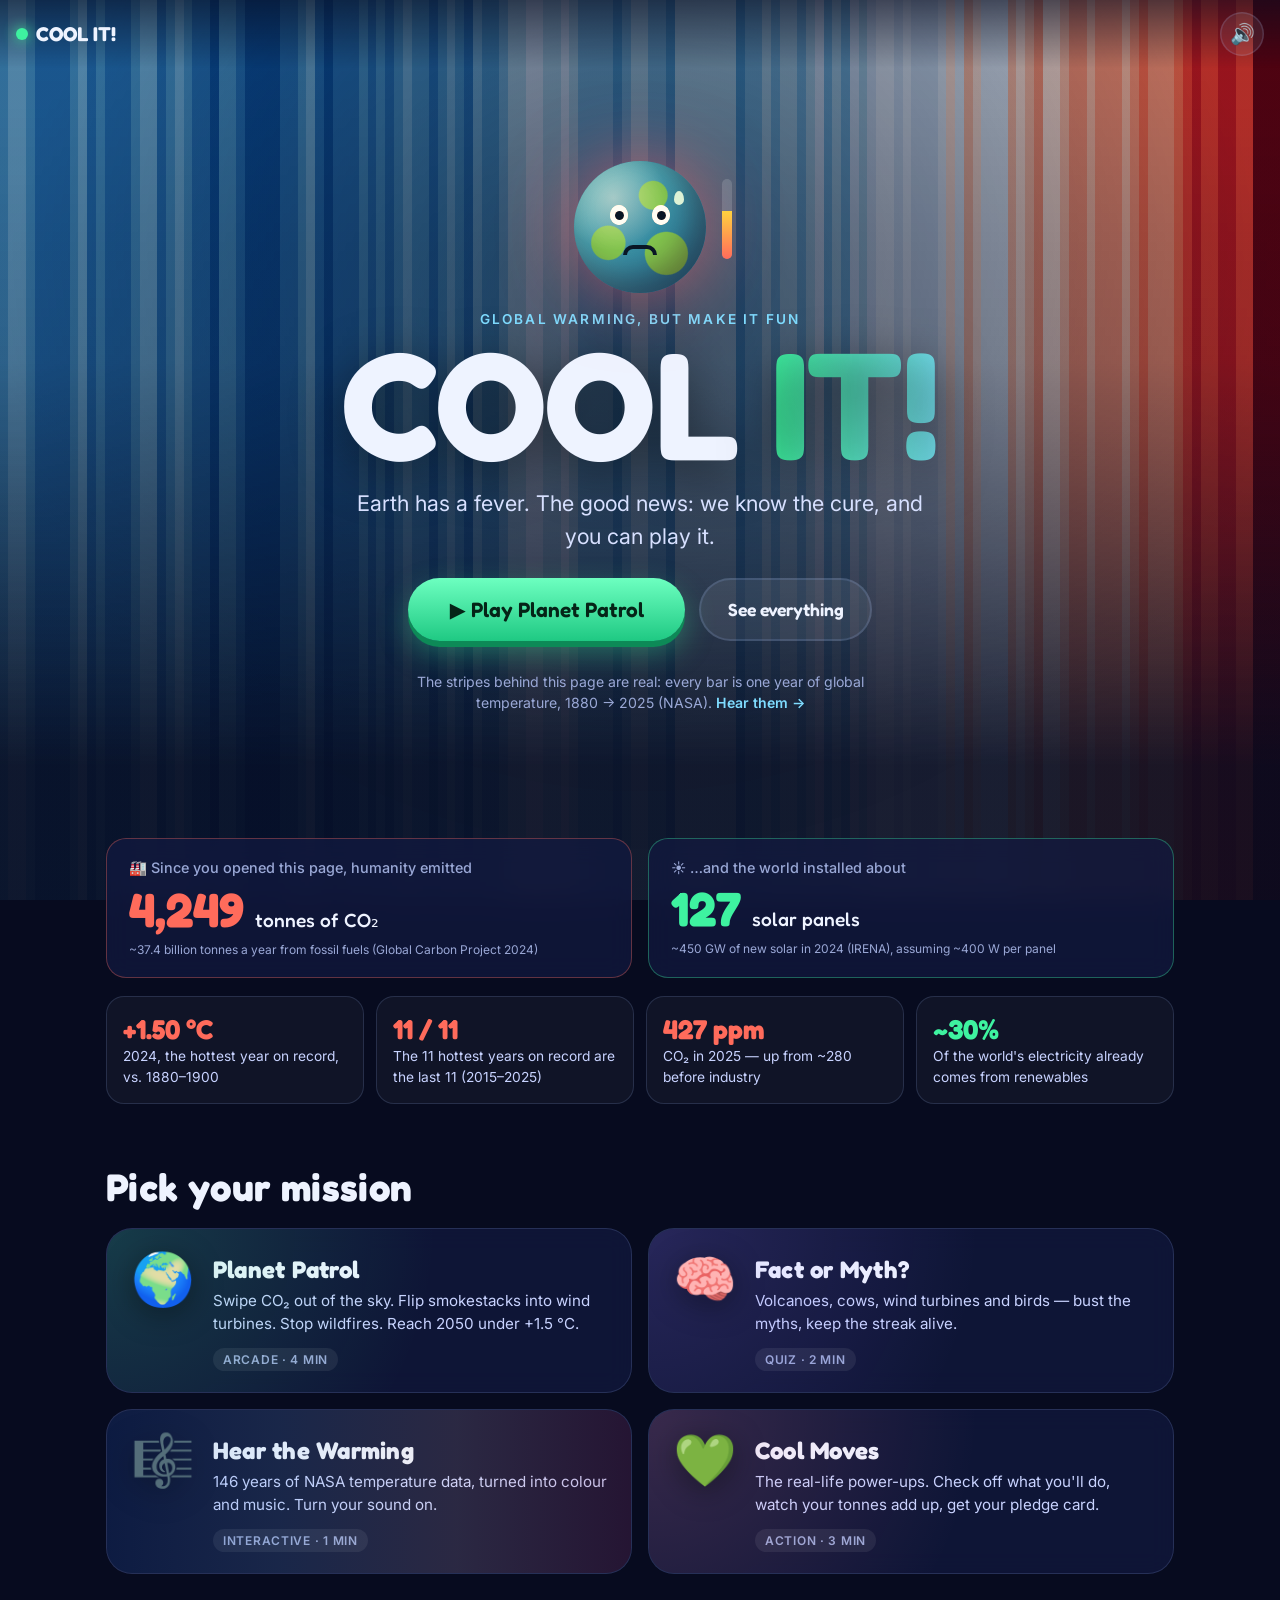
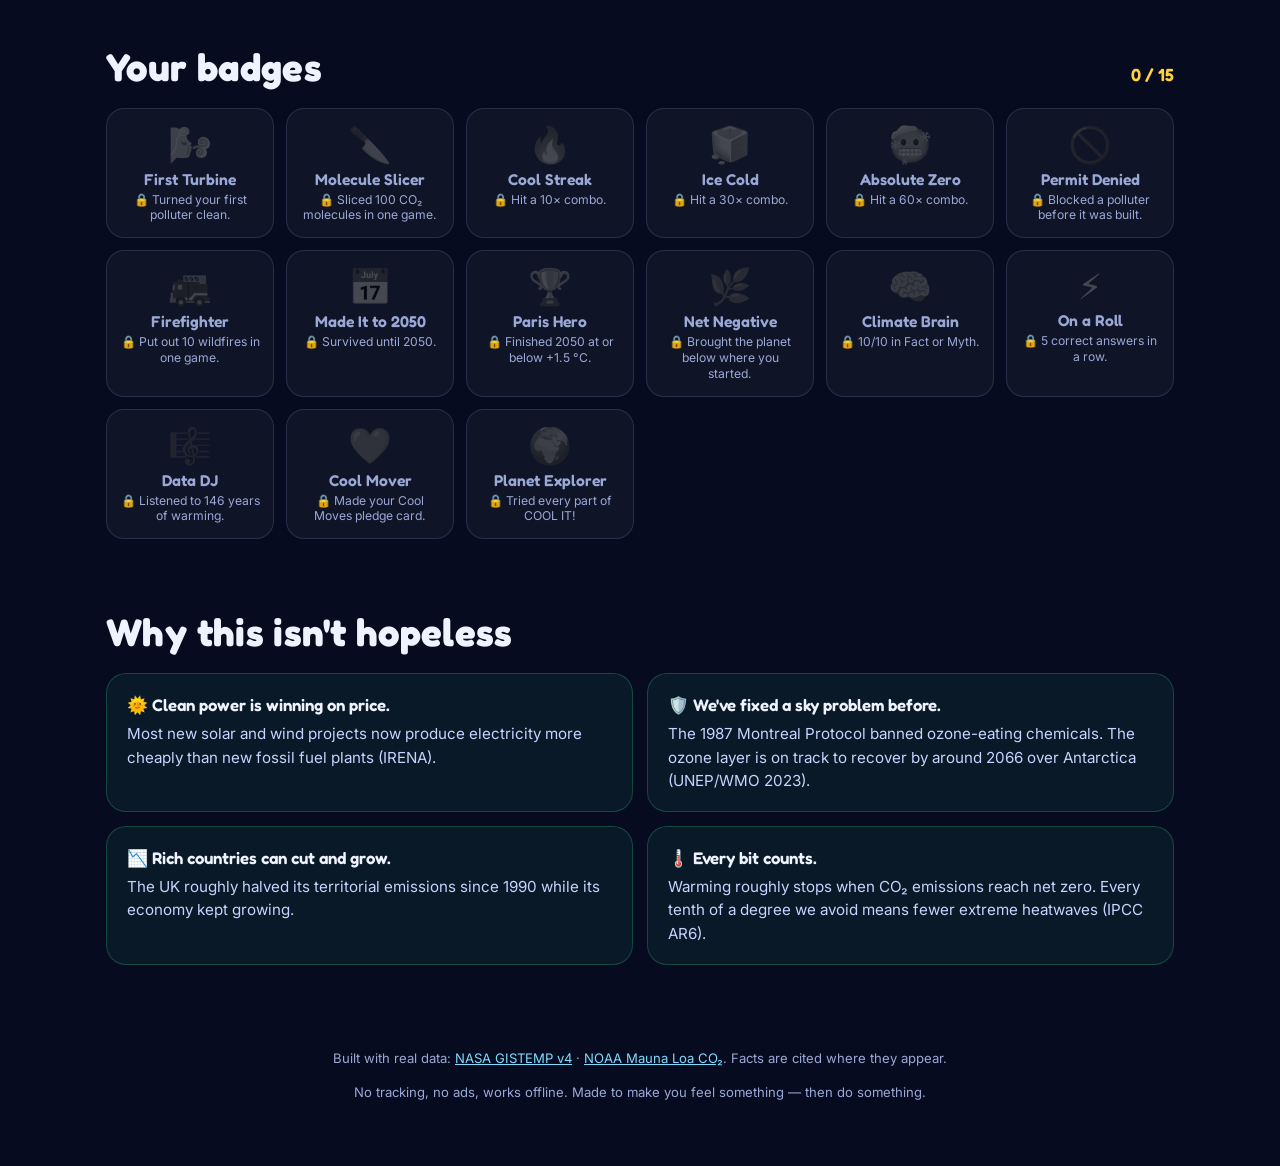
==== index.html @ f5ddf78a "Add COOL IT! home hub with real warming stripes, live counters and badge shelf Co-Authored-By: Claud" ====
<!doctype html>
<html lang="en">
<head>
  <meta charset="utf-8" />
  <meta name="viewport" content="width=device-width, initial-scale=1, viewport-fit=cover" />
  <title>COOL IT! · Global warming, but make it fun</title>
  <meta name="description" content="A playful arcade about global warming: slice CO₂, hear 146 years of warming, bust climate myths, and find your real-life cool moves." />
  <meta name="theme-color" content="#070b1f" />
  <meta property="og:title" content="COOL IT! · Global warming, but make it fun" />
  <meta property="og:description" content="Slice CO₂, flip smokestacks into wind turbines and keep the planet under 1.5 °C. Built on real NASA & NOAA data." />
  <link rel="icon" href="data:image/svg+xml,<svg xmlns='http://www.w3.org/2000/svg' viewBox='0 0 100 100'><text y='.9em' font-size='90'>🌍</text></svg>" />
  <link rel="preconnect" href="https://fonts.googleapis.com" />
  <link rel="preconnect" href="https://fonts.gstatic.com" crossorigin />
  <link href="https://fonts.googleapis.com/css2?family=Fredoka:wght@400;500;600;700&family=Inter:wght@400;500;600&display=swap" rel="stylesheet" />
  <link rel="stylesheet" href="css/style.css" />
  <link rel="stylesheet" href="css/home.css" />
</head>
<body class="home">
  <canvas id="stripes-bg" aria-hidden="true"></canvas>
  <div class="bg-fade" aria-hidden="true"></div>

  <header class="topbar">
    <a class="brand" href="index.html"><span class="dot"></span>COOL IT!</a>
    <button id="btn-mute" class="icon-btn" title="Sound" aria-label="Toggle sound">🔊</button>
  </header>

  <main>
    <section class="hero">
      <div class="hero-planet" id="hero-planet" aria-hidden="true">
        <div class="hp-earth"><span class="hp-eye l"></span><span class="hp-eye r"></span><span class="hp-mouth"></span><span class="hp-sweat"></span></div>
        <div class="hp-thermo"><span></span></div>
      </div>
      <p class="kicker">Global warming, but make it fun</p>
      <h1 class="hero-title">COOL <span>IT!</span></h1>
      <p class="hero-lead">Earth has a fever. The good news: we know the cure, and you can play it.</p>
      <div class="hero-cta">
        <a class="btn big" href="play.html">▶ Play Planet Patrol</a>
        <a class="btn ghost" href="#modes">See everything</a>
      </div>
      <p class="stripes-note">The stripes behind this page are real: every bar is one year of global temperature, 1880 → 2025 (NASA). <a href="stripes.html">Hear them →</a></p>
    </section>

    <section class="counters" aria-label="Live counters">
      <div class="counter bad">
        <div class="c-top">🏭 Since you opened this page, humanity emitted</div>
        <div class="c-num"><span id="ctr-co2">0</span> <small>tonnes of CO₂</small></div>
        <div class="c-src">~37.4 billion tonnes a year from fossil fuels (Global Carbon Project 2024)</div>
      </div>
      <div class="counter good">
        <div class="c-top">☀️ …and the world installed about</div>
        <div class="c-num"><span id="ctr-solar">0</span> <small>solar panels</small></div>
        <div class="c-src">~450 GW of new solar in 2024 (IRENA), assuming ~400 W per panel</div>
      </div>
    </section>

    <section class="facts" aria-label="Key numbers">
      <div class="fact"><b id="fact-2024">+1.50 °C</b><span>2024, the hottest year on record, vs. 1880–1900</span></div>
      <div class="fact"><b>11 / 11</b><span>The 11 hottest years on record are the last 11 (2015–2025)</span></div>
      <div class="fact"><b id="fact-co2">427 ppm</b><span>CO₂ in 2025 — up from ~280 before industry</span></div>
      <div class="fact good"><b>~30%</b><span>Of the world's electricity already comes from renewables</span></div>
    </section>

    <section id="modes" class="modes">
      <h2>Pick your mission</h2>
      <div class="mode-grid">
        <a class="mode m-play" href="play.html">
          <div class="m-emoji">🌍</div>
          <div class="m-body">
            <h3>Planet Patrol</h3>
            <p>Swipe CO₂ out of the sky. Flip smokestacks into wind turbines. Stop wildfires. Reach 2050 under +1.5&nbsp;°C.</p>
            <span class="m-tag">Arcade · 4 min</span>
          </div>
        </a>
        <a class="mode m-quiz" href="quiz.html">
          <div class="m-emoji">🧠</div>
          <div class="m-body">
            <h3>Fact or Myth?</h3>
            <p>Volcanoes, cows, wind turbines and birds — bust the myths, keep the streak alive.</p>
            <span class="m-tag">Quiz · 2 min</span>
          </div>
        </a>
        <a class="mode m-stripes" href="stripes.html">
          <div class="m-emoji">🎼</div>
          <div class="m-body">
            <h3>Hear the Warming</h3>
            <p>146 years of NASA temperature data, turned into colour and music. Turn your sound on.</p>
            <span class="m-tag">Interactive · 1 min</span>
          </div>
        </a>
        <a class="mode m-act" href="act.html">
          <div class="m-emoji">💚</div>
          <div class="m-body">
            <h3>Cool Moves</h3>
            <p>The real-life power-ups. Check off what you'll do, watch your tonnes add up, get your pledge card.</p>
            <span class="m-tag">Action · 3 min</span>
          </div>
        </a>
      </div>
    </section>

    <section class="shelf" aria-labelledby="shelf-title">
      <div class="shelf-head">
        <h2 id="shelf-title">Your badges</h2>
        <span id="badge-count" class="badge-count">0 / 0</span>
      </div>
      <div id="badges" class="badges"></div>
    </section>

    <section class="hope">
      <h2>Why this isn't hopeless</h2>
      <div class="hope-grid">
        <div><b>🌞 Clean power is winning on price.</b> Most new solar and wind projects now produce electricity more cheaply than new fossil fuel plants (IRENA).</div>
        <div><b>🛡️ We've fixed a sky problem before.</b> The 1987 Montreal Protocol banned ozone-eating chemicals. The ozone layer is on track to recover by around 2066 over Antarctica (UNEP/WMO 2023).</div>
        <div><b>📉 Rich countries can cut and grow.</b> The UK roughly halved its territorial emissions since 1990 while its economy kept growing.</div>
        <div><b>🌡️ Every bit counts.</b> Warming roughly stops when CO₂ emissions reach net zero. Every tenth of a degree we avoid means fewer extreme heatwaves (IPCC AR6).</div>
      </div>
    </section>
  </main>

  <footer class="foot">
    <p>Built with real data: <a href="https://data.giss.nasa.gov/gistemp/" rel="noopener">NASA GISTEMP v4</a> · <a href="https://gml.noaa.gov/ccgg/trends/" rel="noopener">NOAA Mauna Loa CO₂</a>. Facts are cited where they appear.</p>
    <p>No tracking, no ads, works offline. Made to make you feel something — then do something.</p>
  </footer>

  <script src="js/climate-data.js"></script>
  <script src="js/audio.js"></script>
  <script src="js/fx.js"></script>
  <script src="js/home.js"></script>
</body>
</html>
---- css/style.css ----
/* COOL IT! — shared styles */
:root {
  --bg: #070b1f;
  --bg-2: #0e1535;
  --panel: rgba(18, 26, 64, 0.72);
  --panel-solid: #141d47;
  --line: rgba(160, 190, 255, 0.16);
  --text: #eef3ff;
  --muted: #9aa8d6;
  --mint: #3ef2a0;
  --mint-2: #1fc983;
  --ice: #7fdcff;
  --sun: #ffd23f;
  --coral: #ff6b5b;
  --hot: #ff3d3d;
  --violet: #9b7bff;
  --radius: 20px;
  --shadow: 0 18px 50px rgba(0, 0, 0, 0.45);
  --font-fun: "Fredoka", "Baloo 2", "Trebuchet MS", system-ui, sans-serif;
  --font-body: "Inter", system-ui, -apple-system, "Segoe UI", Roboto, sans-serif;
}

* { box-sizing: border-box; }

html, body {
  margin: 0;
  padding: 0;
  background: var(--bg);
  color: var(--text);
  font-family: var(--font-body);
  -webkit-font-smoothing: antialiased;
  -webkit-tap-highlight-color: transparent;
}

a { color: var(--ice); }

h1, h2, h3, .fun { font-family: var(--font-fun); letter-spacing: 0.01em; }

button {
  font: inherit;
  color: inherit;
  cursor: pointer;
  border: 0;
  background: none;
}

.btn {
  display: inline-flex;
  align-items: center;
  justify-content: center;
  gap: 0.5em;
  padding: 0.85em 1.6em;
  border-radius: 999px;
  font-family: var(--font-fun);
  font-weight: 600;
  font-size: 1.1rem;
  text-decoration: none;
  color: #052417;
  background: linear-gradient(180deg, #6dffc0, var(--mint-2));
  box-shadow: 0 6px 0 #0d8a57, 0 12px 30px rgba(62, 242, 160, 0.35);
  transition: transform 0.12s ease, box-shadow 0.12s ease, filter 0.2s;
  user-select: none;
}
.btn:hover { filter: brightness(1.08); transform: translateY(-2px); box-shadow: 0 8px 0 #0d8a57, 0 16px 34px rgba(62, 242, 160, 0.45); }
.btn:active { transform: translateY(4px); box-shadow: 0 2px 0 #0d8a57, 0 6px 16px rgba(62, 242, 160, 0.3); }
.btn.ghost {
  color: var(--text);
  background: rgba(255, 255, 255, 0.08);
  box-shadow: inset 0 0 0 2px var(--line);
}
.btn.ghost:hover { background: rgba(255, 255, 255, 0.14); }
.btn.hot {
  color: #2a0500;
  background: linear-gradient(180deg, #ff9b7a, var(--coral));
  box-shadow: 0 6px 0 #b8382b, 0 12px 30px rgba(255, 107, 91, 0.35);
}
.btn.hot:active { box-shadow: 0 2px 0 #b8382b; }

.icon-btn {
  width: 44px;
  height: 44px;
  border-radius: 50%;
  display: inline-grid;
  place-items: center;
  font-size: 20px;
  background: rgba(255, 255, 255, 0.08);
  box-shadow: inset 0 0 0 1.5px var(--line);
  transition: background 0.2s, transform 0.12s;
  text-decoration: none;
  color: var(--text);
}
.icon-btn:hover { background: rgba(255, 255, 255, 0.16); }
.icon-btn:active { transform: scale(0.92); }

.panel {
  background: var(--panel);
  border: 1px solid var(--line);
  border-radius: var(--radius);
  backdrop-filter: blur(14px);
  -webkit-backdrop-filter: blur(14px);
  box-shadow: var(--shadow);
}

.topbar {
  position: fixed;
  top: 0;
  left: 0;
  right: 0;
  display: flex;
  align-items: center;
  justify-content: space-between;
  gap: 12px;
  padding: 12px 16px;
  z-index: 50;
  pointer-events: none;
}
.topbar > * { pointer-events: auto; }

.brand {
  font-family: var(--font-fun);
  font-weight: 700;
  font-size: 1.25rem;
  color: var(--text);
  text-decoration: none;
  display: inline-flex;
  align-items: center;
  gap: 8px;
}
.brand .dot { display: inline-block; width: 12px; height: 12px; border-radius: 50%; background: var(--mint); box-shadow: 0 0 14px var(--mint); }

/* toasts */
.toasts {
  position: fixed;
  left: 50%;
  bottom: 18px;
  transform: translateX(-50%);
  display: flex;
  flex-direction: column;
  gap: 8px;
  align-items: center;
  z-index: 200;
  pointer-events: none;
  width: min(560px, calc(100vw - 32px));
}
.toast {
  pointer-events: none;
  padding: 12px 16px;
  border-radius: 16px;
  background: rgba(14, 21, 53, 0.92);
  border: 1px solid var(--line);
  box-shadow: var(--shadow);
  font-size: 0.95rem;
  line-height: 1.35;
  display: flex;
  gap: 10px;
  align-items: flex-start;
  animation: toast-in 0.45s cubic-bezier(.2, 1.4, .4, 1) both;
  width: 100%;
}
.toast.out { animation: toast-out 0.35s ease both; }
.toast .t-icon { font-size: 1.5rem; line-height: 1; }
.toast b { font-family: var(--font-fun); font-weight: 600; }
.toast small { color: var(--muted); display: block; margin-top: 2px; }
.toast.badge { border-color: rgba(255, 210, 63, 0.6); box-shadow: 0 0 30px rgba(255, 210, 63, 0.25), var(--shadow); }

@keyframes toast-in { from { opacity: 0; transform: translateY(24px) scale(0.9); } to { opacity: 1; transform: none; } }
@keyframes toast-out { to { opacity: 0; transform: translateY(12px) scale(0.95); } }

@keyframes pop-in { 0% { transform: scale(0.6); opacity: 0; } 60% { transform: scale(1.06); opacity: 1; } 100% { transform: scale(1); } }
@keyframes float { 0%, 100% { transform: translateY(0); } 50% { transform: translateY(-10px); } }
@keyframes wiggle { 0%, 100% { transform: rotate(0); } 25% { transform: rotate(-4deg); } 75% { transform: rotate(4deg); } }

.sr-only { position: absolute; width: 1px; height: 1px; overflow: hidden; clip: rect(0 0 0 0); white-space: nowrap; }

@media (prefers-reduced-motion: reduce) {
  *, *::before, *::after { animation-duration: 0.01ms !important; animation-iteration-count: 1 !important; transition-duration: 0.01ms !important; }
}
---- css/home.css ----
/* COOL IT! — home hub */
body.home { min-height: 100vh; overflow-x: hidden; background: transparent; }

#stripes-bg {
  position: fixed;
  inset: 0;
  width: 100%;
  height: 100%;
  z-index: -2;
}
.bg-fade {
  position: fixed;
  inset: 0;
  z-index: -1;
  background:
    radial-gradient(ellipse at 50% 35%, rgba(7, 11, 31, 0.55) 0%, rgba(7, 11, 31, 0.15) 70%),
    linear-gradient(180deg, rgba(7, 11, 31, 0.1) 0%, rgba(7, 11, 31, 0.25) 40%, rgba(7, 11, 31, 0.9) 85%);
  transition: background 0.3s;
}
body.scrolled .bg-fade {
  background: rgba(7, 11, 31, 0.86);
}

.topbar { background: linear-gradient(180deg, rgba(7, 11, 31, 0.6), transparent); }

main { width: min(1100px, 100%); margin: 0 auto; padding: 0 16px; }

/* ---------- Hero ---------- */
.hero {
  min-height: 92vh;
  display: flex;
  flex-direction: column;
  align-items: center;
  justify-content: center;
  text-align: center;
  padding: 90px 0 30px;
}
.hero .kicker { font-size: 0.85rem; font-weight: 600; letter-spacing: 0.16em; text-transform: uppercase; color: var(--ice); margin: 18px 0 0; }
.hero-title {
  margin: 4px 0 6px;
  font-size: clamp(4rem, 18vw, 9.5rem);
  line-height: 0.95;
  font-weight: 700;
  letter-spacing: -0.01em;
  text-shadow: 0 10px 50px rgba(0, 0, 0, 0.5);
}
.hero-title span {
  background: linear-gradient(90deg, var(--mint), var(--ice) 60%, #b8f3ff);
  -webkit-background-clip: text;
  background-clip: text;
  color: transparent;
  display: inline-block;
  animation: shimmer 4s ease-in-out infinite;
  background-size: 200% 100%;
}
@keyframes shimmer { 50% { background-position: 100% 0; } }
.hero-lead { font-size: clamp(1.05rem, 2.6vw, 1.35rem); color: #d7e0ff; max-width: 600px; margin: 6px auto 26px; line-height: 1.5; }
.hero-cta { display: flex; gap: 14px; flex-wrap: wrap; justify-content: center; }
.btn.big { font-size: 1.3rem; padding: 0.9em 2em; }
.stripes-note { margin-top: 30px; color: var(--muted); font-size: 0.88rem; max-width: 520px; line-height: 1.5; }
.stripes-note a { font-weight: 600; text-decoration: none; }

/* Cute CSS planet that cools down when you poke it */
.hero-planet { position: relative; width: 132px; height: 132px; cursor: pointer; animation: float 4s ease-in-out infinite; }
.hp-earth {
  position: absolute;
  inset: 0;
  border-radius: 50%;
  background:
    radial-gradient(circle at 30% 28%, rgba(255, 255, 255, 0.35), transparent 40%),
    radial-gradient(circle at 70% 70%, #2fd07b 0 16%, transparent 17%),
    radial-gradient(circle at 26% 62%, #2fd07b 0 13%, transparent 14%),
    radial-gradient(circle at 60% 26%, #2fd07b 0 11%, transparent 12%),
    linear-gradient(135deg, #3fa9ff, #1659c7);
  box-shadow: 0 0 60px rgba(127, 220, 255, 0.45), inset -14px -16px 30px rgba(0, 0, 40, 0.4);
  transition: filter 0.6s, box-shadow 0.6s;
}
.hero-planet.hot .hp-earth { filter: sepia(0.5) saturate(1.6) hue-rotate(-25deg); box-shadow: 0 0 70px rgba(255, 90, 50, 0.6), inset -14px -16px 30px rgba(40, 0, 0, 0.4); }
.hp-eye { position: absolute; top: 44px; width: 18px; height: 20px; border-radius: 50%; background: #fff; }
.hp-eye::after { content: ""; position: absolute; left: 5px; top: 6px; width: 9px; height: 9px; border-radius: 50%; background: #0b1030; }
.hp-eye.l { left: 36px; }
.hp-eye.r { right: 36px; }
.hp-mouth { position: absolute; left: 50%; top: 76px; width: 34px; height: 16px; margin-left: -17px; border: 4px solid #0b1030; border-top: 0; border-radius: 0 0 30px 30px; transition: all 0.4s; }
.hero-planet.hot .hp-mouth { height: 10px; top: 84px; border-radius: 30px 30px 0 0; border-top: 4px solid #0b1030; border-bottom: 0; }
.hp-sweat { position: absolute; right: 22px; top: 30px; width: 10px; height: 14px; border-radius: 50% 50% 50% 50% / 60% 60% 40% 40%; background: #9fe3ff; opacity: 0; transition: opacity 0.4s; }
.hero-planet.hot .hp-sweat { opacity: 1; animation: drip 1.2s ease-in infinite; }
@keyframes drip { from { transform: translateY(0); opacity: 1; } to { transform: translateY(22px); opacity: 0; } }
.hp-thermo { position: absolute; right: -26px; top: 18px; width: 10px; height: 80px; border-radius: 8px; background: rgba(255, 255, 255, 0.15); overflow: hidden; }
.hp-thermo span { position: absolute; left: 0; right: 0; bottom: 0; height: 60%; background: linear-gradient(0deg, var(--coral), var(--sun)); transition: height 0.6s cubic-bezier(.2, 1.4, .4, 1); }
.hero-planet.cool .hp-thermo span { height: 25%; background: linear-gradient(0deg, var(--ice), var(--mint)); }
.hero-planet.cool .hp-earth { box-shadow: 0 0 80px rgba(62, 242, 160, 0.6), inset -14px -16px 30px rgba(0, 0, 40, 0.4); }
.hero-planet.boing { animation: boing 0.5s cubic-bezier(.2, 1.8, .4, 1); }
@keyframes boing { 30% { transform: scale(1.15, 0.88); } 60% { transform: scale(0.94, 1.08); } }

/* ---------- Counters ---------- */
.counters { display: grid; grid-template-columns: 1fr 1fr; gap: 16px; margin: 10px 0 18px; }
.counter { padding: 20px 22px; border-radius: var(--radius); background: var(--panel); border: 1px solid var(--line); backdrop-filter: blur(12px); -webkit-backdrop-filter: blur(12px); }
.counter.bad { border-color: rgba(255, 107, 91, 0.35); }
.counter.good { border-color: rgba(62, 242, 160, 0.35); }
.c-top { color: var(--muted); font-size: 0.9rem; font-weight: 500; }
.c-num { font-family: var(--font-fun); font-weight: 700; font-size: clamp(2rem, 6vw, 3rem); line-height: 1.1; margin: 6px 0; font-variant-numeric: tabular-nums; }
.counter.bad .c-num { color: var(--coral); }
.counter.good .c-num { color: var(--mint); }
.c-num small { font-size: 0.4em; color: var(--text); font-weight: 500; }
.c-src { font-size: 0.75rem; color: var(--muted); }

.facts { display: grid; grid-template-columns: repeat(4, 1fr); gap: 12px; margin-bottom: 60px; }
.fact { padding: 16px; border-radius: 18px; background: rgba(255, 255, 255, 0.04); border: 1px solid var(--line); }
.fact b { display: block; font-family: var(--font-fun); font-size: 1.7rem; color: var(--coral); }
.fact.good b { color: var(--mint); }
.fact span { color: #c8d3ff; font-size: 0.86rem; line-height: 1.4; }

/* ---------- Modes ---------- */
.modes h2, .shelf h2, .hope h2 { font-size: clamp(1.7rem, 4vw, 2.4rem); margin: 0 0 18px; }
.mode-grid { display: grid; grid-template-columns: repeat(2, 1fr); gap: 16px; }
.mode {
  position: relative;
  display: flex;
  gap: 18px;
  align-items: flex-start;
  padding: 24px;
  border-radius: 26px;
  text-decoration: none;
  color: var(--text);
  background: var(--panel);
  border: 1px solid var(--line);
  overflow: hidden;
  transition: transform 0.2s cubic-bezier(.2, 1.4, .4, 1), border-color 0.2s, box-shadow 0.2s;
  backdrop-filter: blur(12px);
  -webkit-backdrop-filter: blur(12px);
}
.mode::before {
  content: "";
  position: absolute;
  inset: 0;
  opacity: 0.18;
  transition: opacity 0.3s;
  pointer-events: none;
}
.m-play::before { background: radial-gradient(circle at 0% 0%, var(--mint), transparent 60%); }
.m-quiz::before { background: radial-gradient(circle at 0% 0%, var(--violet), transparent 60%); }
.m-stripes::before { background: linear-gradient(90deg, #08519c, #6baed6, #fcbba1, #cb181d); opacity: 0.12; }
.m-act::before { background: radial-gradient(circle at 0% 0%, #ff8fb1, transparent 60%); }
.mode:hover { transform: translateY(-6px) rotate(-0.4deg); border-color: rgba(255, 255, 255, 0.35); box-shadow: 0 24px 60px rgba(0, 0, 0, 0.5); }
.mode:hover::before { opacity: 0.32; }
.mode:hover .m-emoji { animation: wiggle 0.5s ease; }
.m-emoji { font-size: 3.2rem; line-height: 1; filter: drop-shadow(0 6px 16px rgba(0, 0, 0, 0.4)); }
.m-body h3 { margin: 2px 0 6px; font-size: 1.5rem; }
.m-body p { margin: 0 0 12px; color: #c8d3ff; line-height: 1.5; font-size: 0.95rem; }
.m-tag { font-size: 0.75rem; font-weight: 600; letter-spacing: 0.06em; text-transform: uppercase; color: var(--muted); padding: 4px 10px; border-radius: 99px; background: rgba(255, 255, 255, 0.07); }

/* ---------- Badges ---------- */
.shelf { margin: 70px 0; }
.shelf-head { display: flex; align-items: baseline; justify-content: space-between; gap: 12px; }
.badge-count { font-family: var(--font-fun); font-weight: 600; color: var(--sun); font-size: 1.1rem; }
.badges { display: grid; grid-template-columns: repeat(auto-fill, minmax(150px, 1fr)); gap: 12px; }
.bdg { padding: 14px 12px; border-radius: 18px; text-align: center; background: rgba(255, 255, 255, 0.04); border: 1px solid var(--line); transition: transform 0.2s; }
.bdg .b-ico { font-size: 2.2rem; display: block; margin-bottom: 4px; }
.bdg b { display: block; font-family: var(--font-fun); font-weight: 600; font-size: 0.98rem; }
.bdg small { color: var(--muted); font-size: 0.76rem; line-height: 1.3; display: block; margin-top: 3px; }
.bdg.locked .b-ico { filter: grayscale(1) brightness(0.5); opacity: 0.5; }
.bdg.locked b { color: var(--muted); }
.bdg.got { border-color: rgba(255, 210, 63, 0.5); background: linear-gradient(180deg, rgba(255, 210, 63, 0.1), rgba(255, 255, 255, 0.03)); }
.bdg.got:hover { transform: translateY(-4px) rotate(-2deg); }

/* ---------- Hope ---------- */
.hope { margin: 60px 0 40px; }
.hope-grid { display: grid; grid-template-columns: repeat(2, 1fr); gap: 14px; }
.hope-grid > div { padding: 18px 20px; border-radius: 20px; background: rgba(62, 242, 160, 0.06); border: 1px solid rgba(62, 242, 160, 0.22); color: #c8d3ff; line-height: 1.55; font-size: 0.95rem; }
.hope-grid b { color: var(--text); display: block; margin-bottom: 4px; font-family: var(--font-fun); font-weight: 600; font-size: 1.05rem; }

.foot { text-align: center; color: var(--muted); font-size: 0.82rem; padding: 30px 16px 50px; line-height: 1.6; }

/* reveal on scroll */
.reveal { opacity: 0; transform: translateY(30px); transition: opacity 0.7s ease, transform 0.7s cubic-bezier(.2, 1, .3, 1); }
.reveal.in { opacity: 1; transform: none; }

@media (max-width: 760px) {
  .counters, .mode-grid, .hope-grid { grid-template-columns: 1fr; }
  .facts { grid-template-columns: 1fr 1fr; }
  .mode { padding: 18px; gap: 14px; }
  .m-emoji { font-size: 2.6rem; }
}
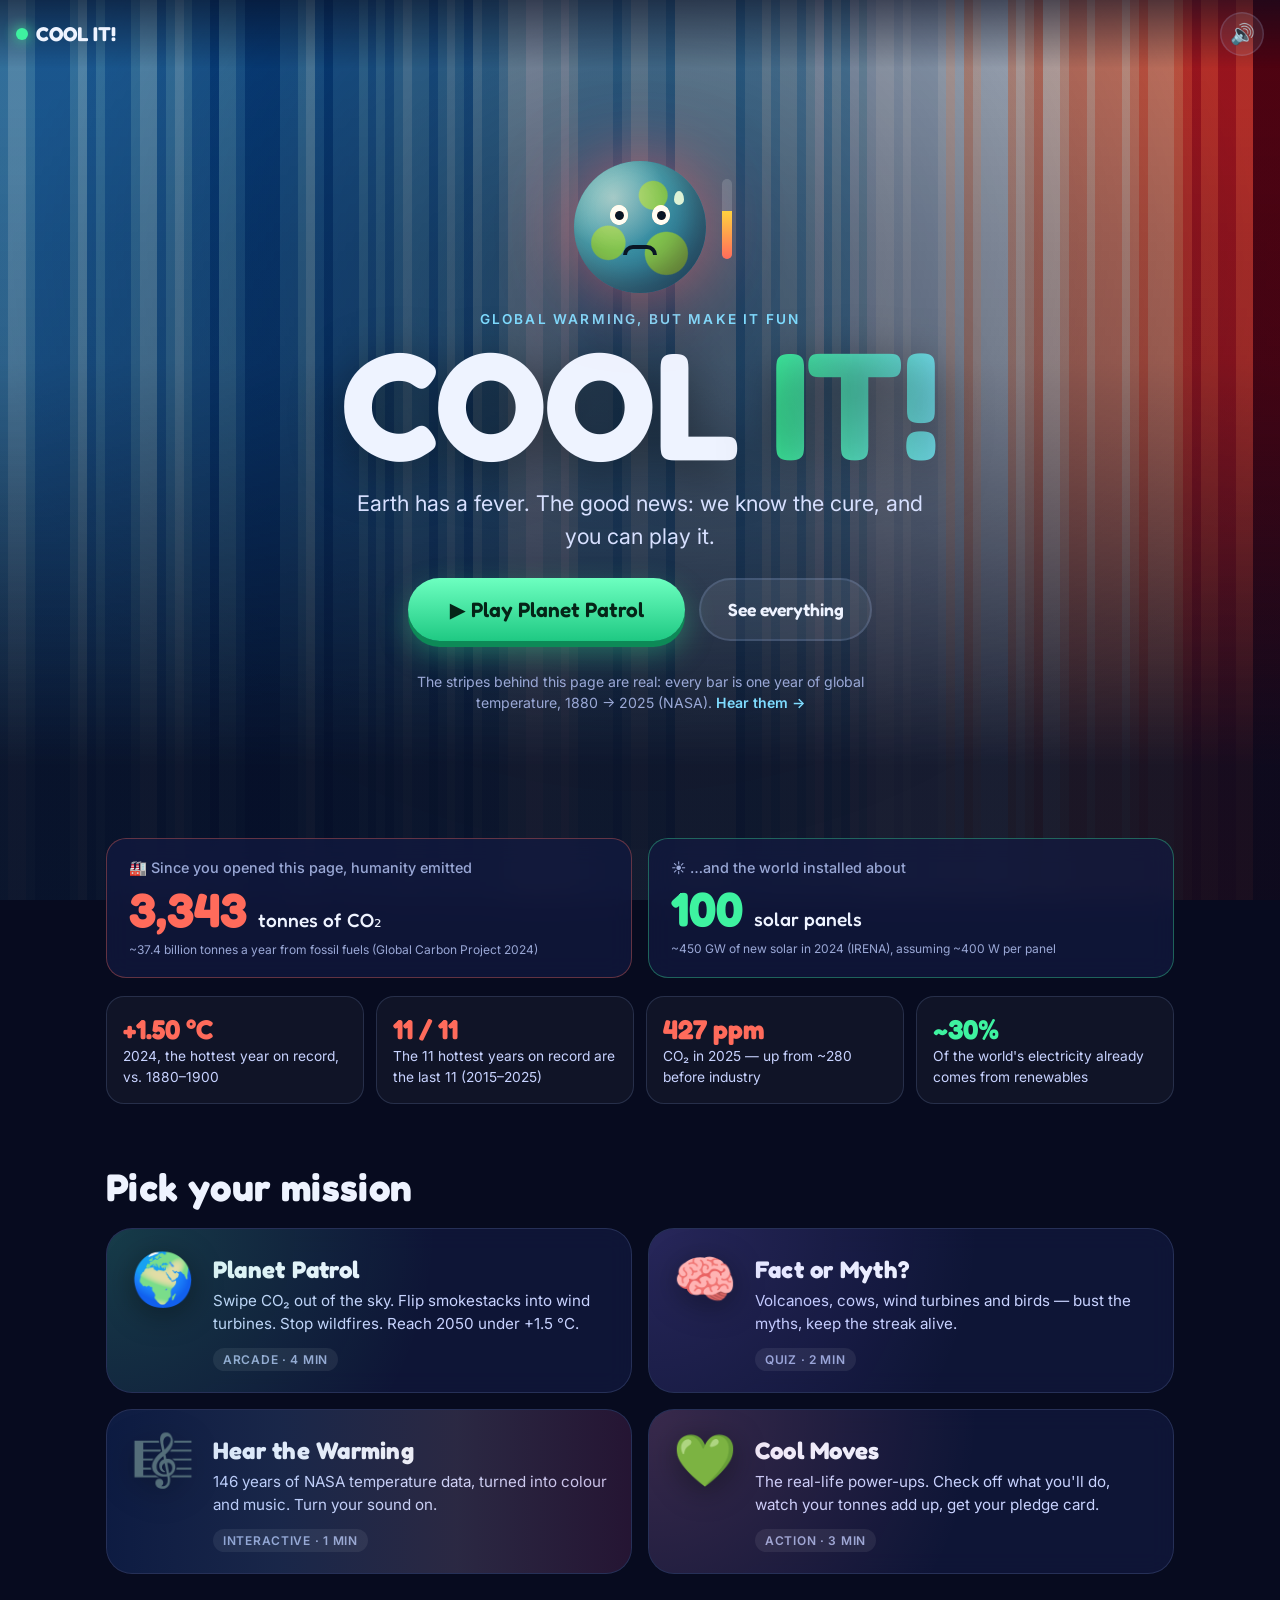
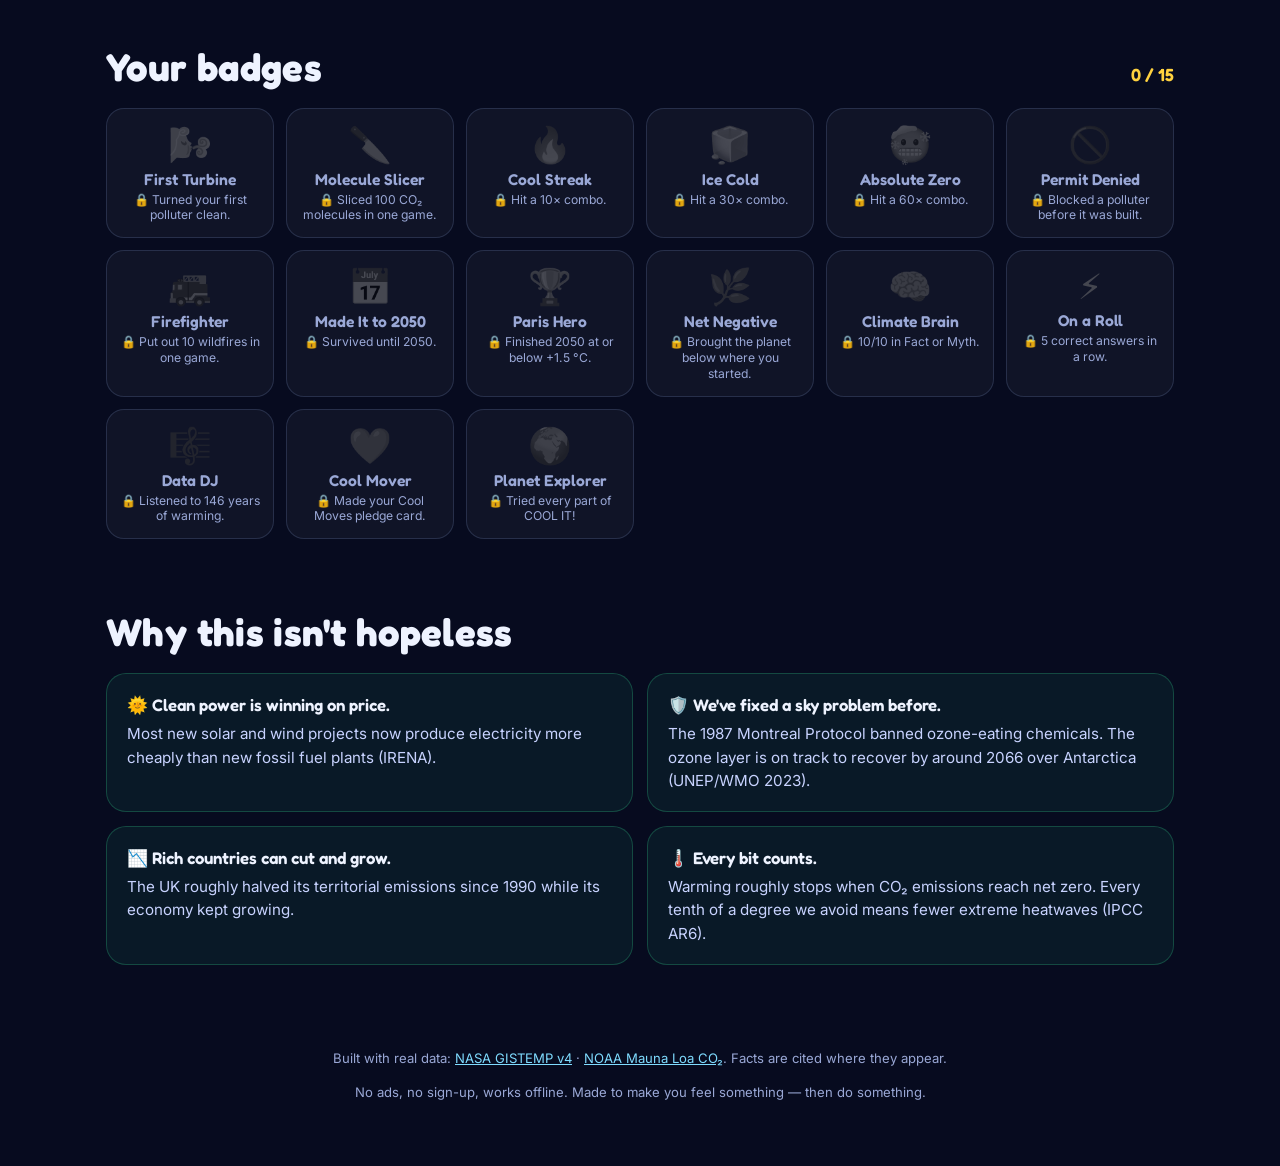
==== commit bfc2d659: "Add README Co-Authored-By: Claude Opus 5.5 <noreply@anthropic.com> Claude-Session: https://claude.ai" ====
--- a/index.html
+++ b/index.html
@@ -119,7 +119,7 @@
 
   <footer class="foot">
     <p>Built with real data: <a href="https://data.giss.nasa.gov/gistemp/" rel="noopener">NASA GISTEMP v4</a> · <a href="https://gml.noaa.gov/ccgg/trends/" rel="noopener">NOAA Mauna Loa CO₂</a>. Facts are cited where they appear.</p>
-    <p>No tracking, no ads, works offline. Made to make you feel something — then do something.</p>
+    <p>No ads, no sign-up, works offline. Made to make you feel something — then do something.</p>
   </footer>
 
   <script src="js/climate-data.js"></script>
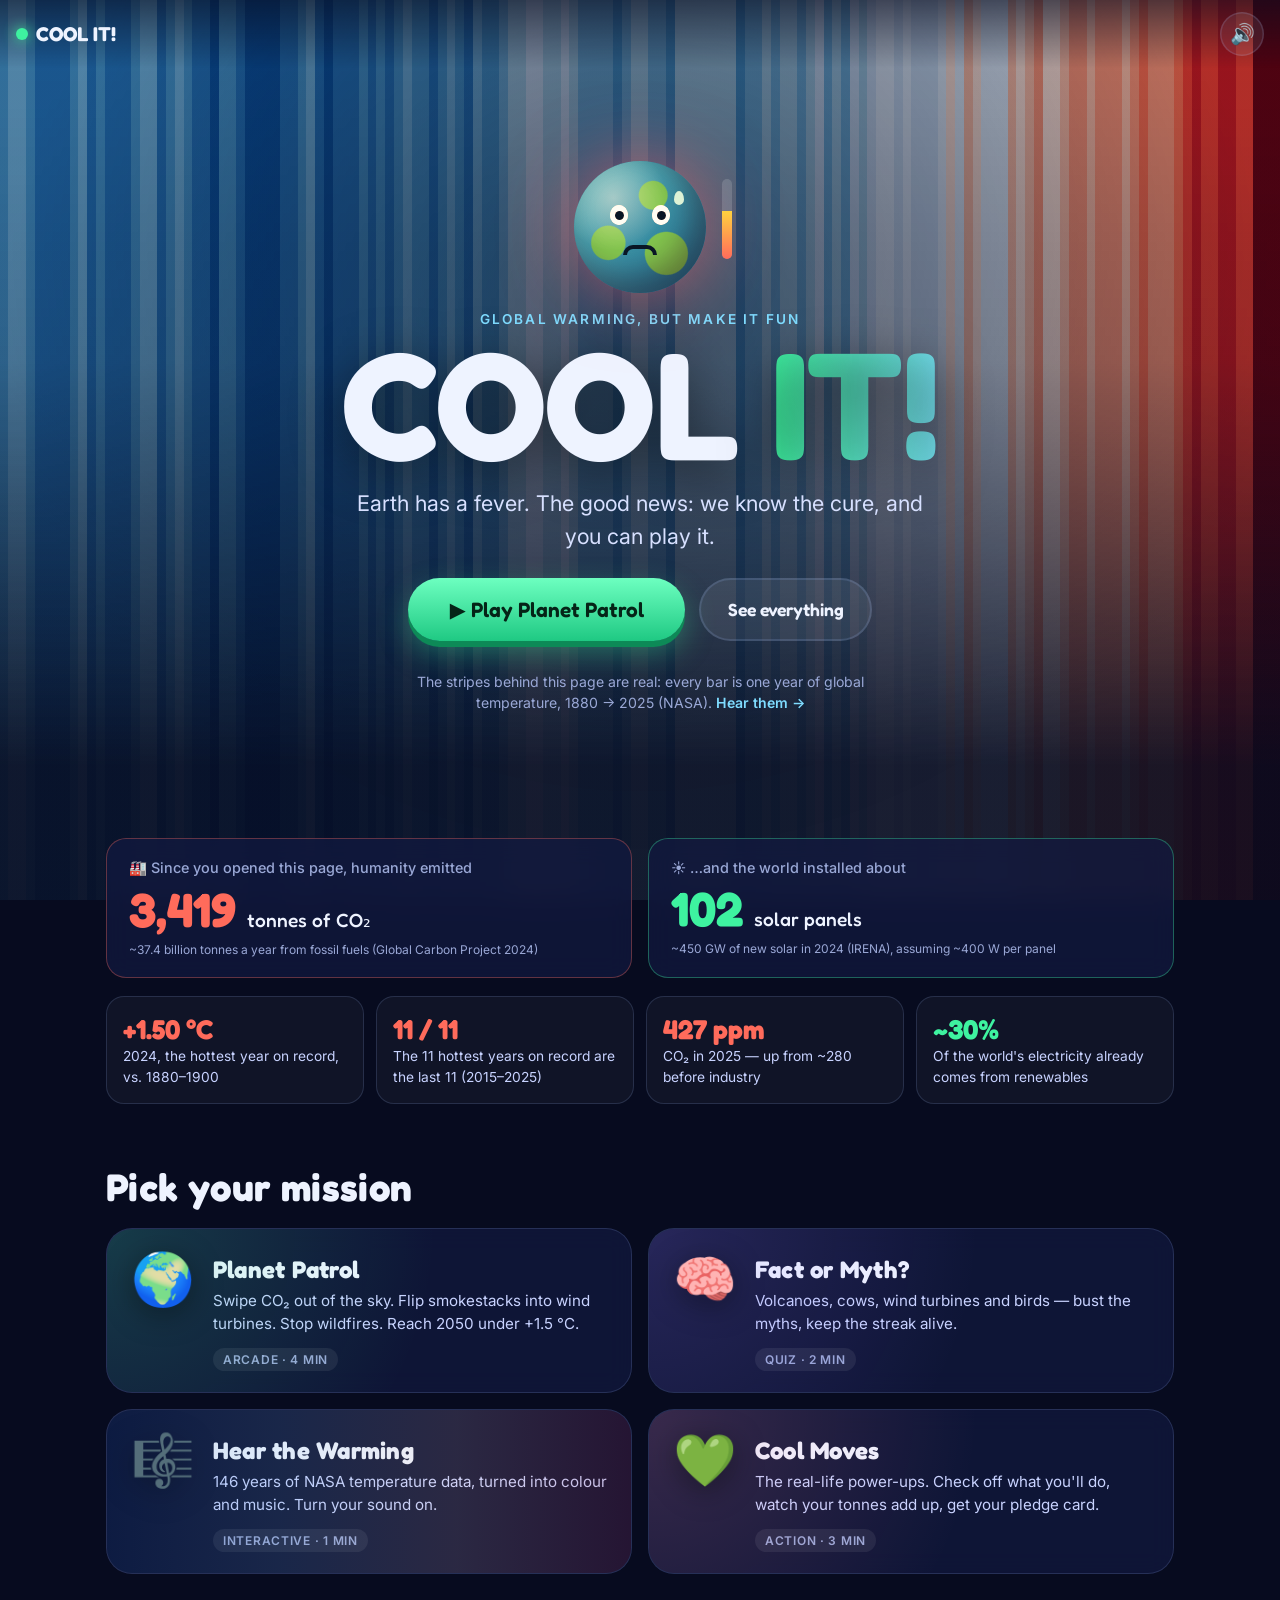
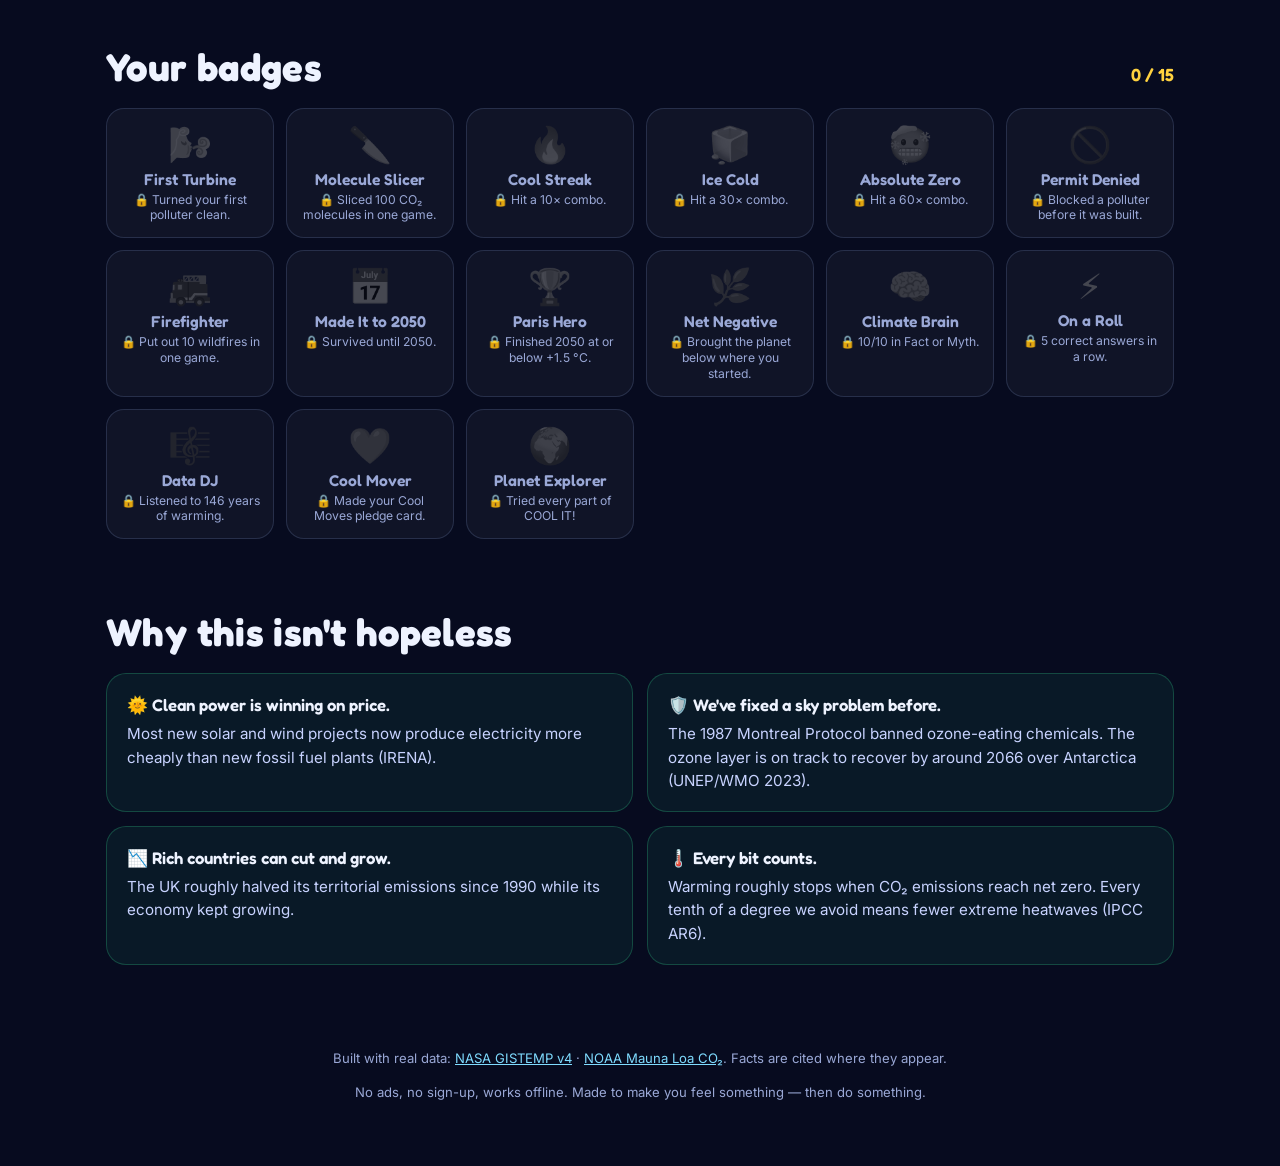
==== commit 30535fc2: "Make it installable and offline-capable; add share image and app icons Co-Authored-By: Claude Opus 5" ====
--- a/index.html
+++ b/index.html
@@ -6,6 +6,10 @@
   <title>COOL IT! · Global warming, but make it fun</title>
   <meta name="description" content="A playful arcade about global warming: slice CO₂, hear 146 years of warming, bust climate myths, and find your real-life cool moves." />
   <meta name="theme-color" content="#070b1f" />
+  <link rel="manifest" href="manifest.webmanifest" />
+  <link rel="apple-touch-icon" href="img/icon-192.png" />
+  <meta property="og:image" content="img/og.png" />
+  <meta name="twitter:card" content="summary_large_image" />
   <meta property="og:title" content="COOL IT! · Global warming, but make it fun" />
   <meta property="og:description" content="Slice CO₂, flip smokestacks into wind turbines and keep the planet under 1.5 °C. Built on real NASA & NOAA data." />
   <link rel="icon" href="data:image/svg+xml,<svg xmlns='http://www.w3.org/2000/svg' viewBox='0 0 100 100'><text y='.9em' font-size='90'>🌍</text></svg>" />
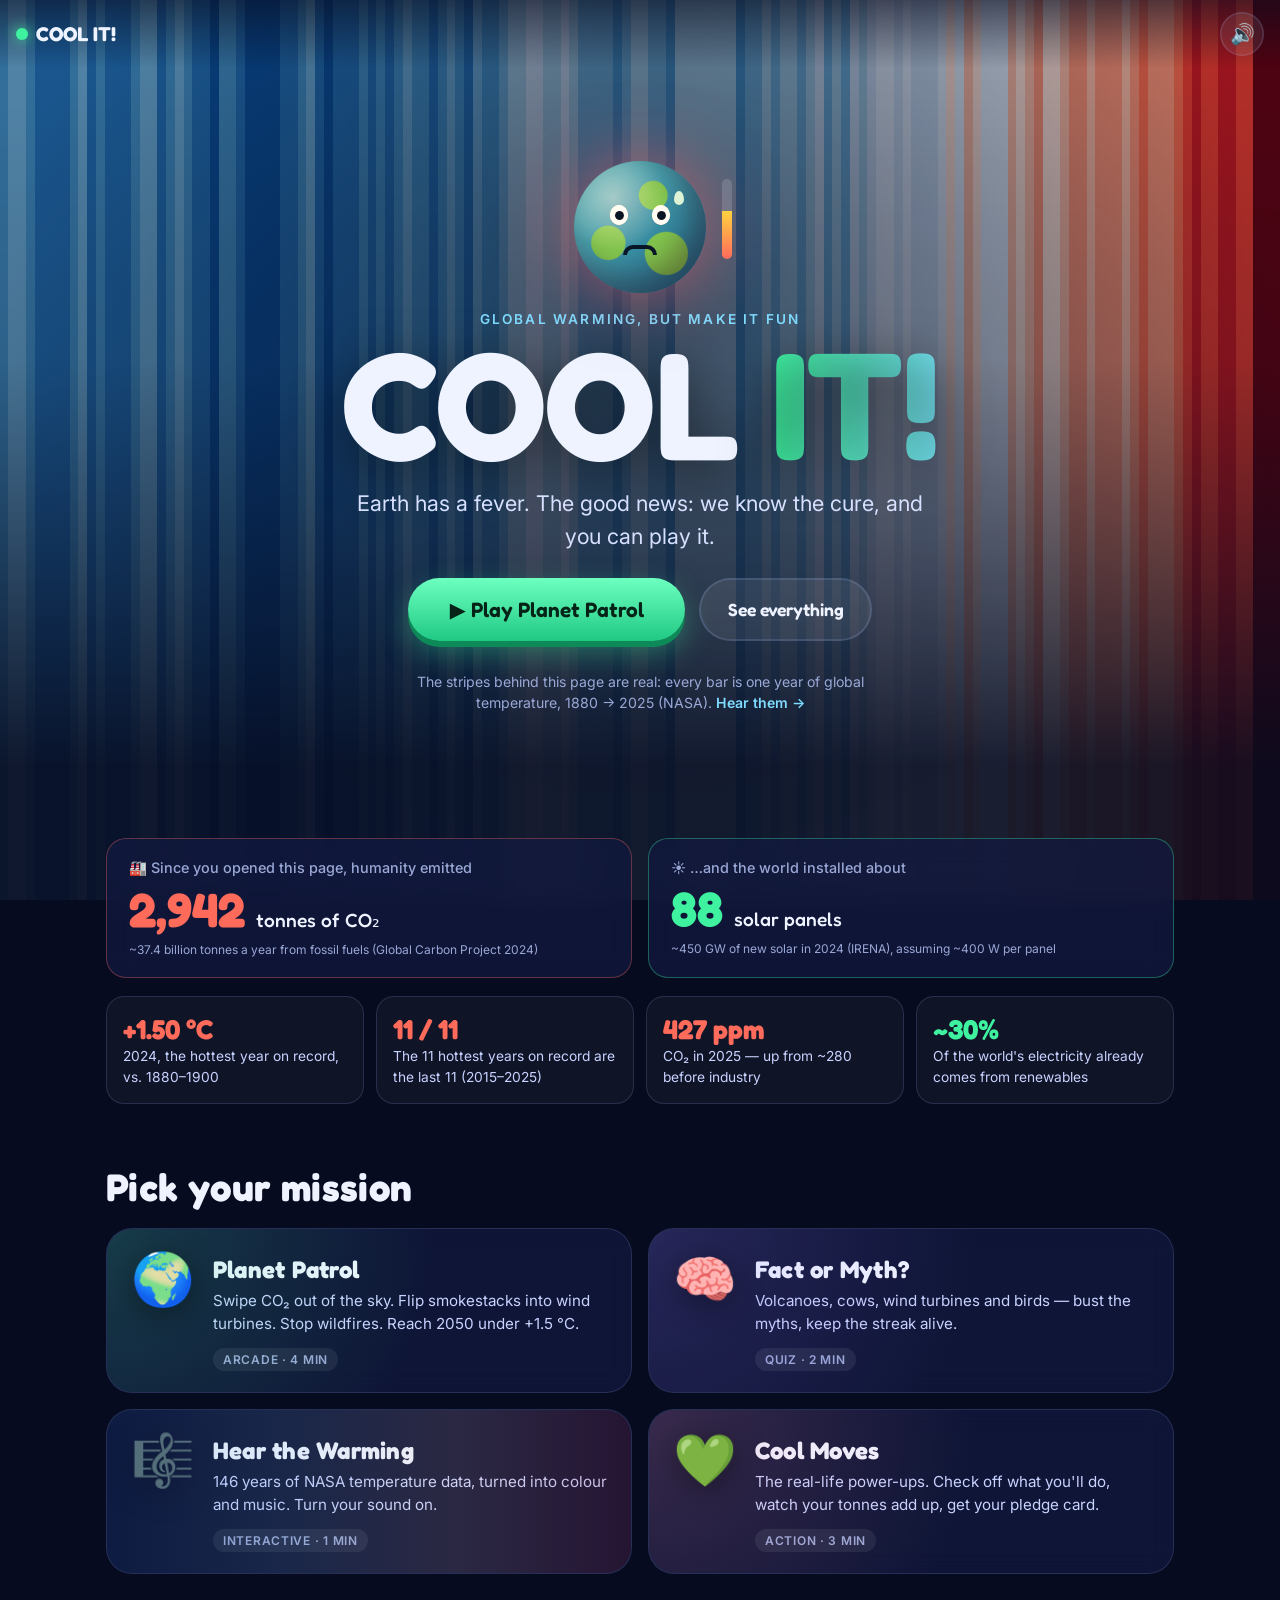
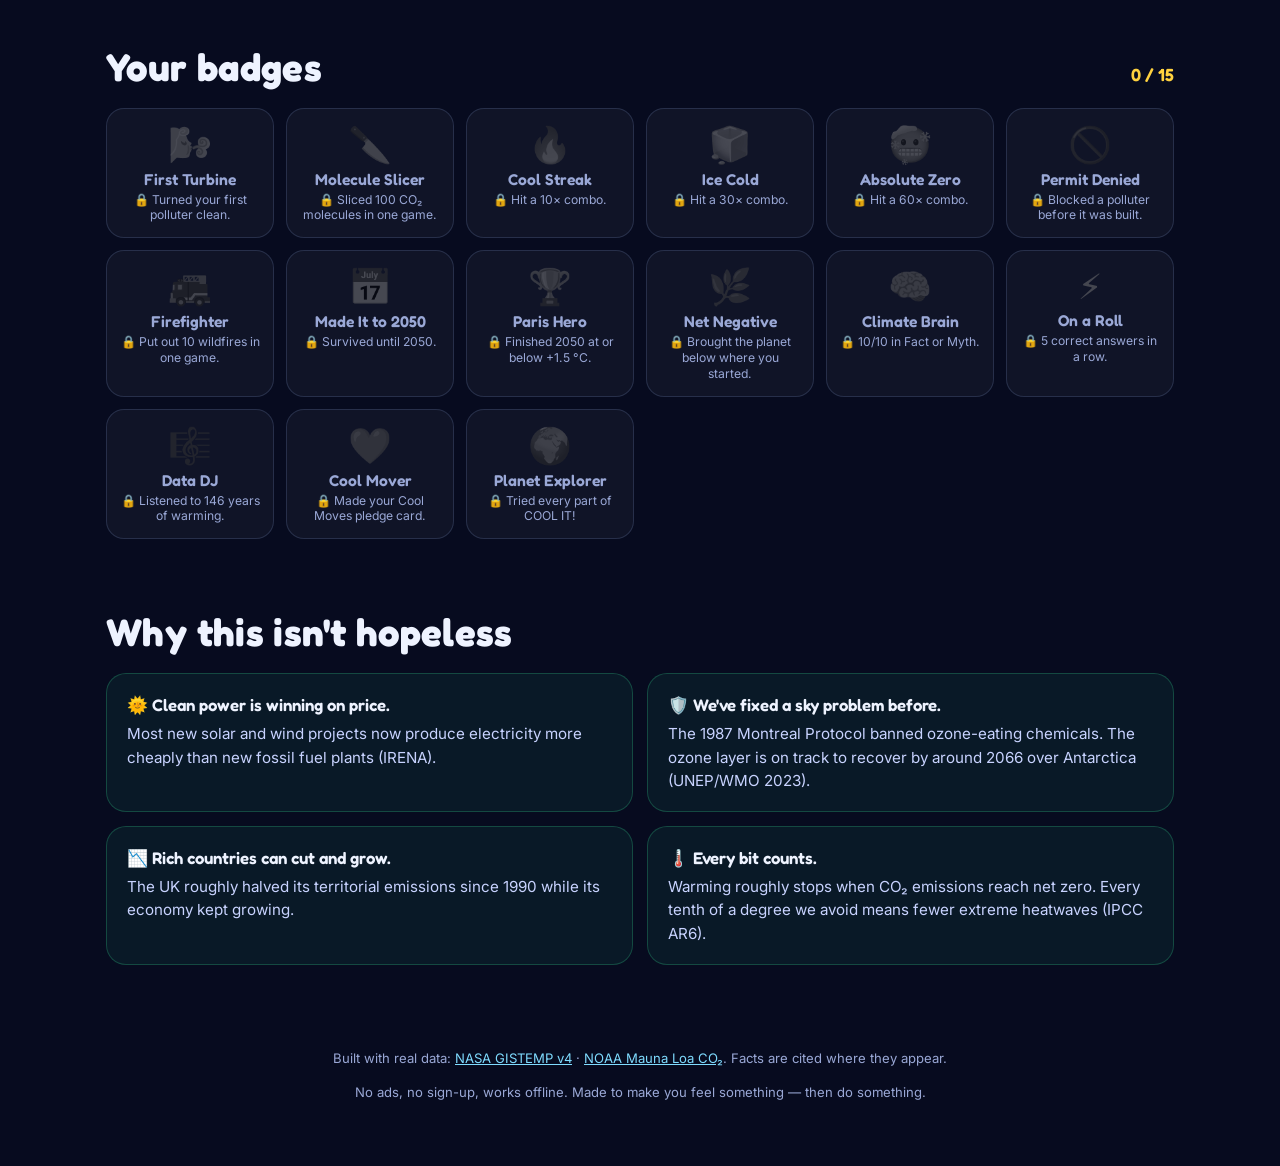
==== commit f090ffb4: "Use absolute share-preview URLs so chat apps show the game's image Co-Authored-By: Claude Opus 5.5 <" ====
--- a/index.html
+++ b/index.html
@@ -8,7 +8,8 @@
   <meta name="theme-color" content="#070b1f" />
   <link rel="manifest" href="manifest.webmanifest" />
   <link rel="apple-touch-icon" href="img/icon-192.png" />
-  <meta property="og:image" content="img/og.png" />
+  <meta property="og:image" content="https://gcvillar9-bit.github.io/Global-Warming/img/og.png" />
+  <meta property="og:url" content="https://gcvillar9-bit.github.io/Global-Warming/" />
   <meta name="twitter:card" content="summary_large_image" />
   <meta property="og:title" content="COOL IT! · Global warming, but make it fun" />
   <meta property="og:description" content="Slice CO₂, flip smokestacks into wind turbines and keep the planet under 1.5 °C. Built on real NASA & NOAA data." />
--- a/css/style.css
+++ b/css/style.css
@@ -1,5 +1,6 @@
 /* COOL IT! — shared styles */
 :root {
+  color-scheme: dark;
   --bg: #070b1f;
   --bg-2: #0e1535;
   --panel: rgba(18, 26, 64, 0.72);
